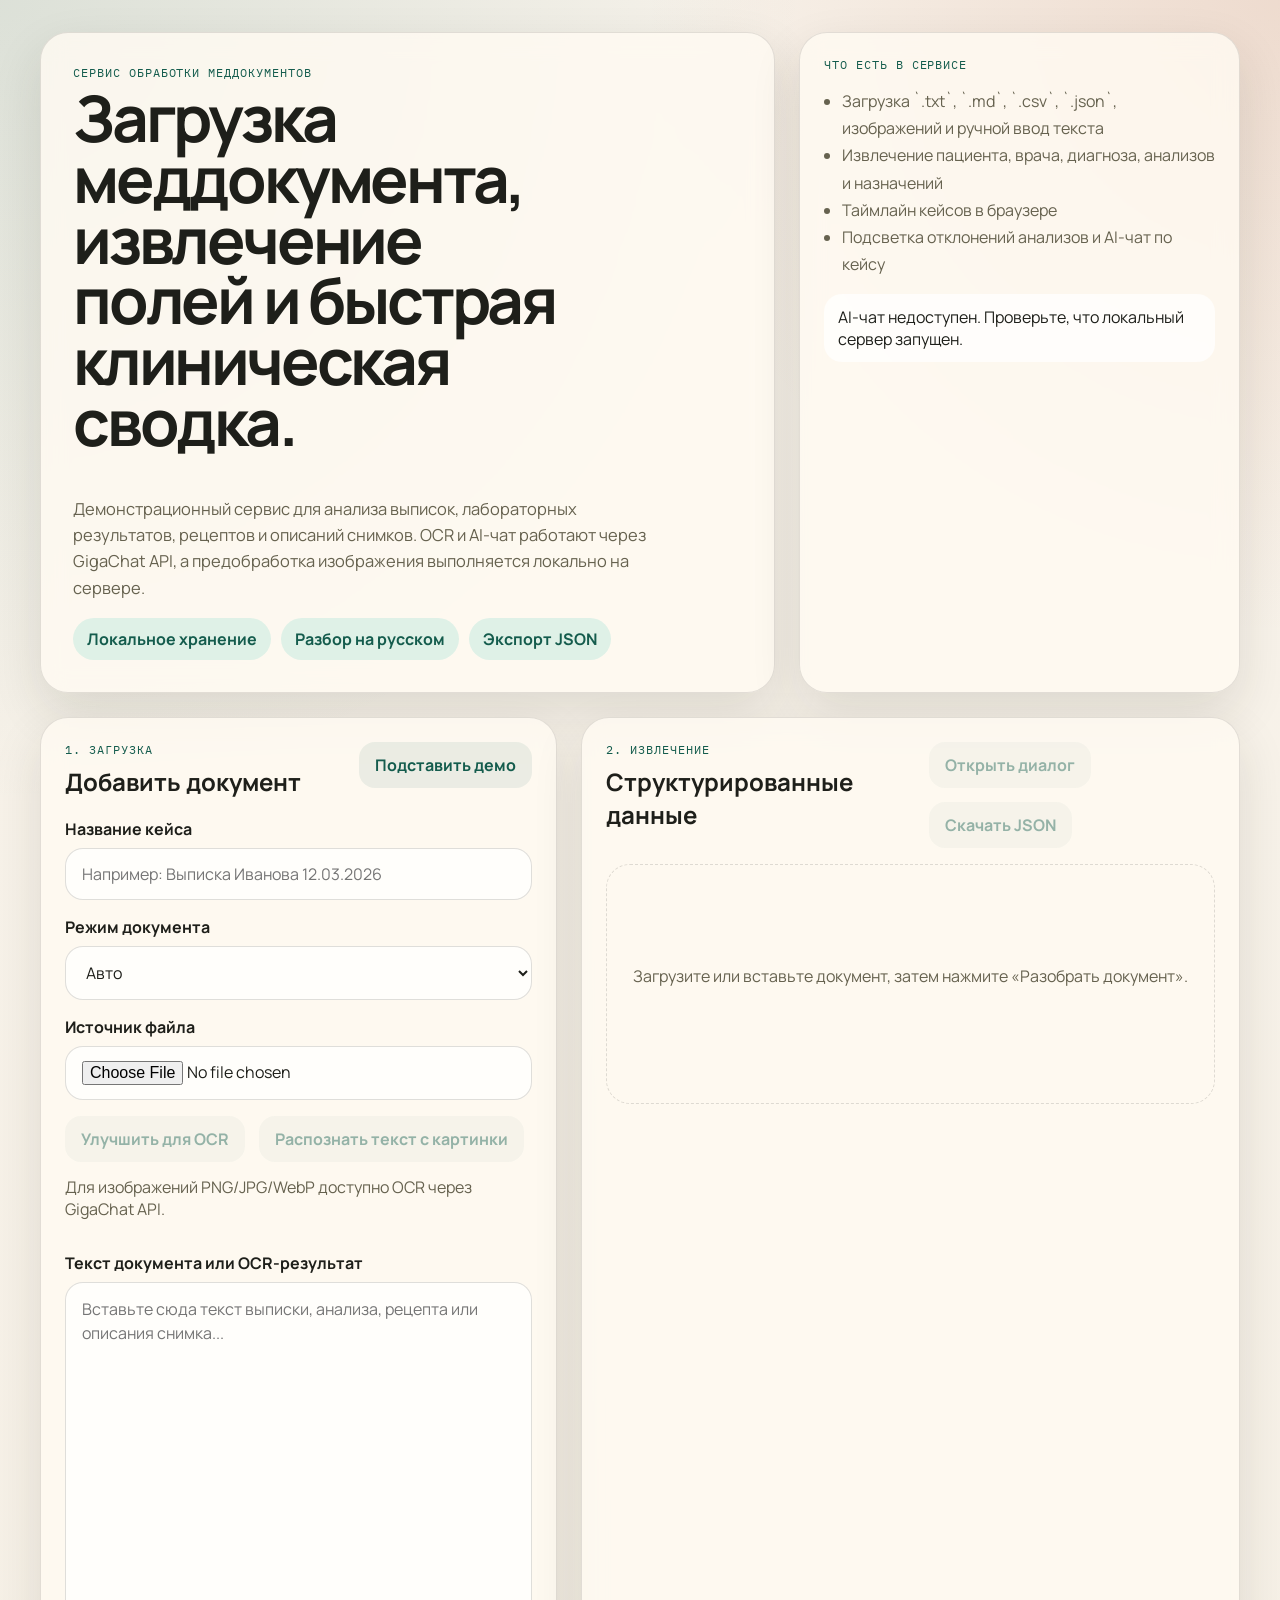
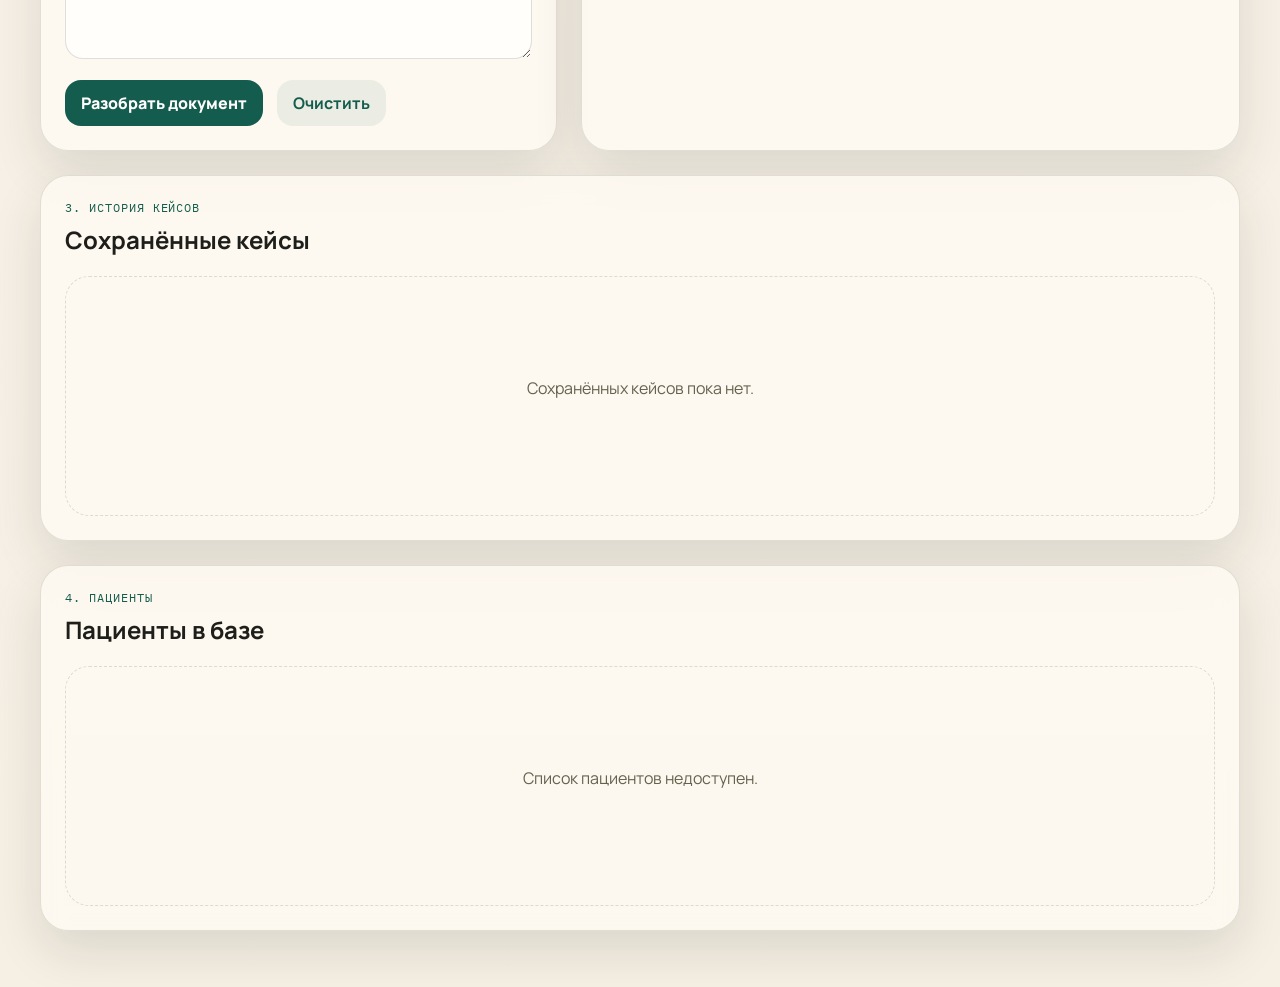
==== MEDIA/index.html @ b4ed83eb "Add files via upload" ====
<!DOCTYPE html>
<html lang="ru">
<head>
  <meta charset="UTF-8">
  <meta name="viewport" content="width=device-width, initial-scale=1.0">
  <title>МедПоток</title>
  <link rel="preconnect" href="https://fonts.googleapis.com">
  <link rel="preconnect" href="https://fonts.gstatic.com" crossorigin>
  <link href="https://fonts.googleapis.com/css2?family=Manrope:wght@400;500;700;800&family=IBM+Plex+Mono:wght@400;500&display=swap" rel="stylesheet">
  <link rel="stylesheet" href="styles.css">
</head>
<body>
  <div class="shell">
    <header class="hero">
      <div class="hero-copy">
        <p class="eyebrow">Сервис обработки меддокументов</p>
        <h1>Загрузка меддокумента, извлечение полей и быстрая клиническая сводка.</h1>
        <p class="hero-text">
          Демонстрационный сервис для анализа выписок, лабораторных результатов, рецептов и описаний снимков.
          OCR и AI-чат работают через GigaChat API, а предобработка изображения выполняется локально на сервере.
        </p>
        <div class="hero-badges">
          <span>Локальное хранение</span>
          <span>Разбор на русском</span>
          <span>Экспорт JSON</span>
        </div>
      </div>
      <aside class="hero-panel">
        <p class="panel-kicker">Что есть в сервисе</p>
        <ul>
          <li>Загрузка `.txt`, `.md`, `.csv`, `.json`, изображений и ручной ввод текста</li>
          <li>Извлечение пациента, врача, диагноза, анализов и назначений</li>
          <li>Таймлайн кейсов в браузере</li>
          <li>Подсветка отклонений анализов и AI-чат по кейсу</li>
        </ul>
        <p id="hero-ai-note" class="panel-note">Проверка подключения AI-чата...</p>
      </aside>
    </header>

    <main class="grid">
      <section class="card intake-card">
        <div class="section-head">
          <div>
            <p class="section-kicker">1. Загрузка</p>
            <h2>Добавить документ</h2>
          </div>
          <button id="fill-demo" class="ghost-btn">Подставить демо</button>
        </div>

        <label class="field">
          <span>Название кейса</span>
          <input id="case-title" type="text" placeholder="Например: Выписка Иванова 12.03.2026">
        </label>

        <label class="field">
          <span>Режим документа</span>
          <select id="document-mode">
            <option value="auto">Авто</option>
            <option value="generic">Общий документ</option>
            <option value="form">Форма или бланк</option>
          </select>
        </label>

        <label class="field">
          <span>Источник файла</span>
          <input id="file-input" type="file" accept=".txt,.md,.csv,.json,.png,.jpg,.jpeg,.webp,text/plain,text/csv,application/json,image/png,image/jpeg,image/webp">
        </label>

        <div class="ocr-row">
          <button id="preprocess-btn" class="ghost-btn" disabled>Улучшить для OCR</button>
          <button id="ocr-btn" class="ghost-btn" disabled>Распознать текст с картинки</button>
          <p id="ocr-status" class="muted">Для изображений PNG/JPG/WebP доступно OCR через GigaChat API.</p>
        </div>

        <div id="preview-panel" class="preview-panel hidden">
          <div class="preview-card">
            <p class="info-label">Исходное изображение</p>
            <img id="source-image-preview" alt="Исходное изображение">
          </div>
          <div class="preview-card">
            <p class="info-label">Подготовлено для OCR</p>
            <img id="processed-image-preview" alt="Обработанное изображение">
            <p id="preprocess-meta" class="muted">Сервер автоматически поворачивает и усиливает контраст перед OCR.</p>
          </div>
          <div id="printed-preview-card" class="preview-card hidden">
            <p class="info-label">Печатный слой</p>
            <img id="printed-image-preview" alt="Печатный слой">
          </div>
          <div id="handwriting-preview-card" class="preview-card hidden">
            <p class="info-label">Синяя рукопись</p>
            <img id="handwriting-image-preview" alt="Слой рукописи">
          </div>
        </div>

        <section id="field-tuning-panel" class="panel hidden">
          <div class="panel-head">
            <h3>Подстройка полей формы</h3>
          </div>
          <div class="field-tuning-grid">
            <label class="field">
              <span>Поле</span>
              <select id="tuning-field">
                <option value="full_name">ФИО</option>
                <option value="birth_date">Дата рождения</option>
                <option value="city">Город</option>
                <option value="street">Улица</option>
                <option value="house">Дом</option>
                <option value="apartment">Квартира</option>
                <option value="work_or_study">Учёба/работа</option>
                <option value="illnesses">Заболевания</option>
                <option value="vaccinations">Прививки</option>
              </select>
            </label>
            <label class="field">
              <span>Left</span>
              <input id="tuning-left" type="number" min="0" max="1" step="0.01">
            </label>
            <label class="field">
              <span>Top</span>
              <input id="tuning-top" type="number" min="0" max="1" step="0.01">
            </label>
            <label class="field">
              <span>Right</span>
              <input id="tuning-right" type="number" min="0" max="1" step="0.01">
            </label>
            <label class="field">
              <span>Bottom</span>
              <input id="tuning-bottom" type="number" min="0" max="1" step="0.01">
            </label>
          </div>
          <div class="action-row">
            <button id="apply-tuning" class="ghost-btn" type="button">Применить к полю</button>
            <button id="reset-tuning" class="ghost-btn" type="button">Сбросить поле</button>
          </div>
        </section>

        <label class="field">
          <span>Текст документа или OCR-результат</span>
          <textarea id="document-text" rows="14" placeholder="Вставьте сюда текст выписки, анализа, рецепта или описания снимка..."></textarea>
        </label>

        <div class="action-row">
          <button id="parse-btn" class="primary-btn">Разобрать документ</button>
          <button id="clear-btn" class="ghost-btn">Очистить</button>
        </div>
      </section>

      <section class="card results-card">
        <div class="section-head">
          <div>
            <p class="section-kicker">2. Извлечение</p>
            <h2>Структурированные данные</h2>
          </div>
          <div class="toolbar">
            <button id="open-chat" class="ghost-btn" disabled>Открыть диалог</button>
            <button id="download-json" class="ghost-btn" disabled>Скачать JSON</button>
          </div>
        </div>

        <div id="empty-state" class="empty-state">
          <p>Загрузите или вставьте документ, затем нажмите «Разобрать документ».</p>
        </div>

        <div id="results" class="results hidden">
          <div class="summary-banner">
            <div>
              <p class="summary-label">Клиническая сводка</p>
              <p id="summary-text"></p>
            </div>
            <span class="warning-pill">Демо-режим. Не медицинское заключение.</span>
          </div>

          <div class="info-grid">
            <article class="info-card">
              <p class="info-label">Пациент</p>
              <h3 id="patient-name">-</h3>
              <p id="patient-meta" class="muted"></p>
            </article>
            <article class="info-card">
              <p class="info-label">Документ</p>
              <h3 id="document-type">-</h3>
              <p id="document-date" class="muted"></p>
            </article>
            <article class="info-card">
              <p class="info-label">Врач</p>
              <h3 id="doctor-name">-</h3>
              <p id="facility-name" class="muted"></p>
            </article>
          </div>

          <div class="content-grid">
            <article class="panel">
              <div class="panel-head">
                <h3>Диагнозы и жалобы</h3>
              </div>
              <ul id="diagnosis-list" class="tag-list"></ul>
            </article>

            <article class="panel">
              <div class="panel-head">
                <h3>Назначения</h3>
              </div>
              <ul id="medication-list" class="detail-list"></ul>
            </article>

            <article id="form-fields-panel" class="panel hidden">
              <div class="panel-head">
                <h3>Поля бланка</h3>
              </div>
              <ul id="form-fields-list" class="detail-list"></ul>
            </article>

            <article class="panel panel-wide">
              <div class="panel-head">
                <h3>Лабораторные показатели</h3>
              </div>
              <div class="table-wrap">
                <table>
                  <thead>
                    <tr>
                      <th>Показатель</th>
                      <th>Значение</th>
                      <th>Норма</th>
                      <th>Статус</th>
                    </tr>
                  </thead>
                  <tbody id="labs-table"></tbody>
                </table>
              </div>
            </article>

            <article class="panel panel-wide">
              <div class="panel-head">
                <h3>Исходный текст</h3>
              </div>
              <pre id="source-preview" class="source-preview"></pre>
            </article>
          </div>
        </div>
      </section>
    </main>

    <section class="card timeline-card">
      <div class="section-head">
        <div>
          <p class="section-kicker">3. История кейсов</p>
          <h2>Сохранённые кейсы</h2>
        </div>
      </div>
      <div id="saved-cases" class="saved-cases"></div>
    </section>

    <section class="card timeline-card">
      <div class="section-head">
        <div>
          <p class="section-kicker">4. Пациенты</p>
          <h2>Пациенты в базе</h2>
        </div>
      </div>
      <div id="patients-list" class="saved-cases"></div>
    </section>
  </div>

  <dialog id="chat-modal" class="chat-modal">
    <div class="chat-shell">
      <div class="section-head chat-head">
        <div>
          <p class="section-kicker">Case Dialogue</p>
          <h2>Вопросы по документу</h2>
        </div>
        <button id="close-chat" class="ghost-btn">Закрыть</button>
      </div>
      <div id="chat-log" class="chat-log">
        <div class="chat-bubble assistant">
          <p>Спросите, что найдено в документе: диагноз, отклонения анализов, назначения, врач, дата или краткое summary.</p>
        </div>
      </div>
      <p id="chat-status" class="muted">AI-чат использует текущий документ и извлечённые поля как контекст.</p>
      <form id="chat-form" class="chat-form">
        <input id="chat-input" type="text" placeholder="Например: Какие показатели вне нормы?">
        <button class="primary-btn" type="submit">Спросить</button>
      </form>
    </div>
  </dialog>

  <script src="app.js"></script>
</body>
</html>
---- MEDIA/styles.css ----
:root {
  --bg: #f5efe4;
  --surface: rgba(255, 250, 242, 0.82);
  --surface-strong: #fff8ee;
  --ink: #1e1f1a;
  --muted: #66624f;
  --accent: #145c4d;
  --accent-soft: #dff1e7;
  --warn: #b95f3b;
  --warn-soft: #ffe7db;
  --border: rgba(30, 31, 26, 0.12);
  --shadow: 0 20px 50px rgba(42, 38, 24, 0.12);
}

* {
  box-sizing: border-box;
}

body {
  margin: 0;
  min-height: 100vh;
  font-family: "Manrope", sans-serif;
  color: var(--ink);
  background:
    radial-gradient(circle at top left, rgba(20, 92, 77, 0.12), transparent 28%),
    radial-gradient(circle at top right, rgba(185, 95, 59, 0.16), transparent 22%),
    linear-gradient(180deg, #f8f3eb 0%, var(--bg) 100%);
}

.shell {
  width: min(1200px, calc(100% - 32px));
  margin: 0 auto;
  padding: 32px 0 56px;
}

.hero {
  display: grid;
  grid-template-columns: minmax(0, 1.5fr) minmax(280px, 0.9fr);
  gap: 24px;
  margin-bottom: 24px;
}

.hero-copy,
.hero-panel,
.card {
  border: 1px solid var(--border);
  background: var(--surface);
  backdrop-filter: blur(12px);
  border-radius: 28px;
  box-shadow: var(--shadow);
}

.hero-copy {
  padding: 32px;
}

.eyebrow,
.section-kicker,
.panel-kicker,
.summary-label,
.info-label {
  margin: 0 0 8px;
  font-family: "IBM Plex Mono", monospace;
  font-size: 12px;
  letter-spacing: 0.08em;
  text-transform: uppercase;
  color: var(--accent);
}

h1,
h2,
h3,
p {
  margin-top: 0;
}

h1 {
  font-size: clamp(2.2rem, 5vw, 4.2rem);
  line-height: 0.95;
  letter-spacing: -0.05em;
  max-width: 12ch;
}

.hero-text {
  max-width: 58ch;
  font-size: 1.03rem;
  color: var(--muted);
  line-height: 1.6;
}

.hero-badges,
.tag-list {
  display: flex;
  flex-wrap: wrap;
  gap: 10px;
}

.hero-badges span,
.tag-list li {
  list-style: none;
  padding: 10px 14px;
  border-radius: 999px;
  background: var(--accent-soft);
  color: var(--accent);
  font-weight: 700;
}

.hero-panel {
  padding: 24px;
  align-self: stretch;
}

.hero-panel ul {
  padding-left: 18px;
  line-height: 1.7;
  color: var(--muted);
}

.panel-note {
  margin-bottom: 0;
  padding: 12px 14px;
  border-radius: 18px;
  background: rgba(255, 255, 255, 0.7);
  color: var(--ink);
}

.grid {
  display: grid;
  grid-template-columns: minmax(320px, 0.88fr) minmax(0, 1.12fr);
  gap: 24px;
}

.card {
  padding: 24px;
}

.section-head,
.panel-head,
.action-row,
.summary-banner,
.info-grid,
.content-grid,
.ocr-row,
.toolbar,
.chat-form {
  display: flex;
  gap: 14px;
}

.section-head,
.panel-head,
.summary-banner {
  justify-content: space-between;
  align-items: flex-start;
}

.field {
  display: block;
  margin-bottom: 16px;
}

.preview-panel {
  display: grid;
  grid-template-columns: repeat(auto-fit, minmax(220px, 1fr));
  gap: 16px;
  margin-bottom: 16px;
}

.preview-card {
  border: 1px solid var(--border);
  border-radius: 20px;
  background: rgba(255, 255, 255, 0.66);
  padding: 14px;
}

.preview-card img {
  display: block;
  width: 100%;
  aspect-ratio: 4 / 3;
  object-fit: contain;
  border-radius: 16px;
  background: rgba(20, 92, 77, 0.06);
}

.field-tuning-grid {
  display: grid;
  grid-template-columns: repeat(auto-fit, minmax(140px, 1fr));
  gap: 12px;
}

.ocr-row,
.toolbar {
  align-items: center;
  margin-bottom: 16px;
  flex-wrap: wrap;
}

.field span {
  display: block;
  margin-bottom: 8px;
  font-weight: 700;
}

input,
select,
textarea,
button {
  font: inherit;
}

input[type="text"],
input[type="file"],
select,
textarea {
  width: 100%;
  border: 1px solid rgba(30, 31, 26, 0.14);
  border-radius: 18px;
  background: rgba(255, 255, 255, 0.72);
  padding: 14px 16px;
  color: var(--ink);
}

textarea {
  resize: vertical;
  min-height: 280px;
  line-height: 1.55;
}

button {
  border: none;
  border-radius: 16px;
  padding: 12px 16px;
  cursor: pointer;
  transition: transform 140ms ease, opacity 140ms ease, background 140ms ease;
}

button:hover {
  transform: translateY(-1px);
}

button:disabled {
  opacity: 0.45;
  cursor: not-allowed;
  transform: none;
}

.primary-btn {
  background: var(--accent);
  color: white;
  font-weight: 800;
}

.ghost-btn {
  background: rgba(20, 92, 77, 0.08);
  color: var(--accent);
  font-weight: 700;
}

.action-row {
  align-items: center;
}

.empty-state {
  display: grid;
  place-items: center;
  min-height: 240px;
  border-radius: 24px;
  border: 1px dashed rgba(30, 31, 26, 0.14);
  color: var(--muted);
  text-align: center;
  padding: 24px;
}

.hidden {
  display: none;
}

.summary-banner {
  border-radius: 22px;
  background: linear-gradient(135deg, rgba(20, 92, 77, 0.12), rgba(255, 255, 255, 0.8));
  padding: 18px;
  margin-bottom: 16px;
}

.warning-pill {
  display: inline-flex;
  align-items: center;
  white-space: nowrap;
  padding: 10px 12px;
  border-radius: 999px;
  background: var(--warn-soft);
  color: var(--warn);
  font-size: 0.9rem;
  font-weight: 700;
}

.info-grid {
  flex-wrap: wrap;
  margin-bottom: 16px;
}

.info-card,
.panel {
  border-radius: 22px;
  border: 1px solid var(--border);
  background: rgba(255, 255, 255, 0.62);
}

.info-card {
  flex: 1 1 180px;
  padding: 18px;
}

.muted {
  color: var(--muted);
}

.content-grid {
  flex-wrap: wrap;
}

.panel {
  flex: 1 1 280px;
  padding: 18px;
}

.panel-wide {
  flex-basis: 100%;
}

.detail-list {
  margin: 0;
  padding-left: 18px;
  line-height: 1.7;
}

.table-wrap {
  overflow-x: auto;
}

table {
  width: 100%;
  border-collapse: collapse;
}

th,
td {
  padding: 12px 10px;
  text-align: left;
  border-bottom: 1px solid rgba(30, 31, 26, 0.08);
}

th {
  font-size: 0.85rem;
  text-transform: uppercase;
  letter-spacing: 0.06em;
  color: var(--muted);
}

.status-pill {
  display: inline-flex;
  align-items: center;
  padding: 7px 10px;
  border-radius: 999px;
  font-size: 0.84rem;
  font-weight: 700;
}

.status-normal {
  background: var(--accent-soft);
  color: var(--accent);
}

.status-high,
.status-low {
  background: var(--warn-soft);
  color: var(--warn);
}

.source-preview {
  margin: 0;
  padding: 14px;
  border-radius: 18px;
  background: #1d201b;
  color: #f5ebda;
  overflow-x: auto;
  white-space: pre-wrap;
  line-height: 1.5;
}

.timeline-card {
  margin-top: 24px;
}

.saved-cases {
  display: grid;
  grid-template-columns: repeat(auto-fit, minmax(240px, 1fr));
  gap: 16px;
}

.case-card {
  padding: 18px;
  border-radius: 22px;
  background: rgba(255, 255, 255, 0.68);
  border: 1px solid var(--border);
}

.case-card p {
  margin-bottom: 8px;
}

.case-card button {
  width: 100%;
}

.chat-modal {
  width: min(760px, calc(100% - 24px));
  border: none;
  border-radius: 28px;
  padding: 0;
  background: transparent;
}

.chat-modal::backdrop {
  background: rgba(15, 16, 12, 0.45);
  backdrop-filter: blur(4px);
}

.chat-shell {
  padding: 24px;
  border-radius: 28px;
  background: var(--surface-strong);
  border: 1px solid var(--border);
  box-shadow: var(--shadow);
}

.chat-head {
  margin-bottom: 14px;
}

.chat-log {
  display: flex;
  flex-direction: column;
  gap: 12px;
  min-height: 260px;
  max-height: 52vh;
  overflow-y: auto;
  padding: 12px;
  border-radius: 20px;
  background: rgba(255, 255, 255, 0.74);
  border: 1px solid var(--border);
}

.chat-bubble {
  max-width: 85%;
  padding: 12px 14px;
  border-radius: 18px;
}

.chat-bubble p {
  margin-bottom: 0;
  line-height: 1.5;
}

.chat-bubble.assistant {
  align-self: flex-start;
  background: var(--accent-soft);
  color: var(--accent);
}

.chat-bubble.user {
  align-self: flex-end;
  background: #1d201b;
  color: #f7f1e4;
}

.chat-form {
  margin-top: 14px;
}

.chat-form input {
  flex: 1 1 auto;
}

@media (max-width: 920px) {
  .hero,
  .grid {
    grid-template-columns: 1fr;
  }

  .preview-panel {
    grid-template-columns: 1fr;
  }

  .summary-banner,
  .section-head {
    flex-direction: column;
  }
}
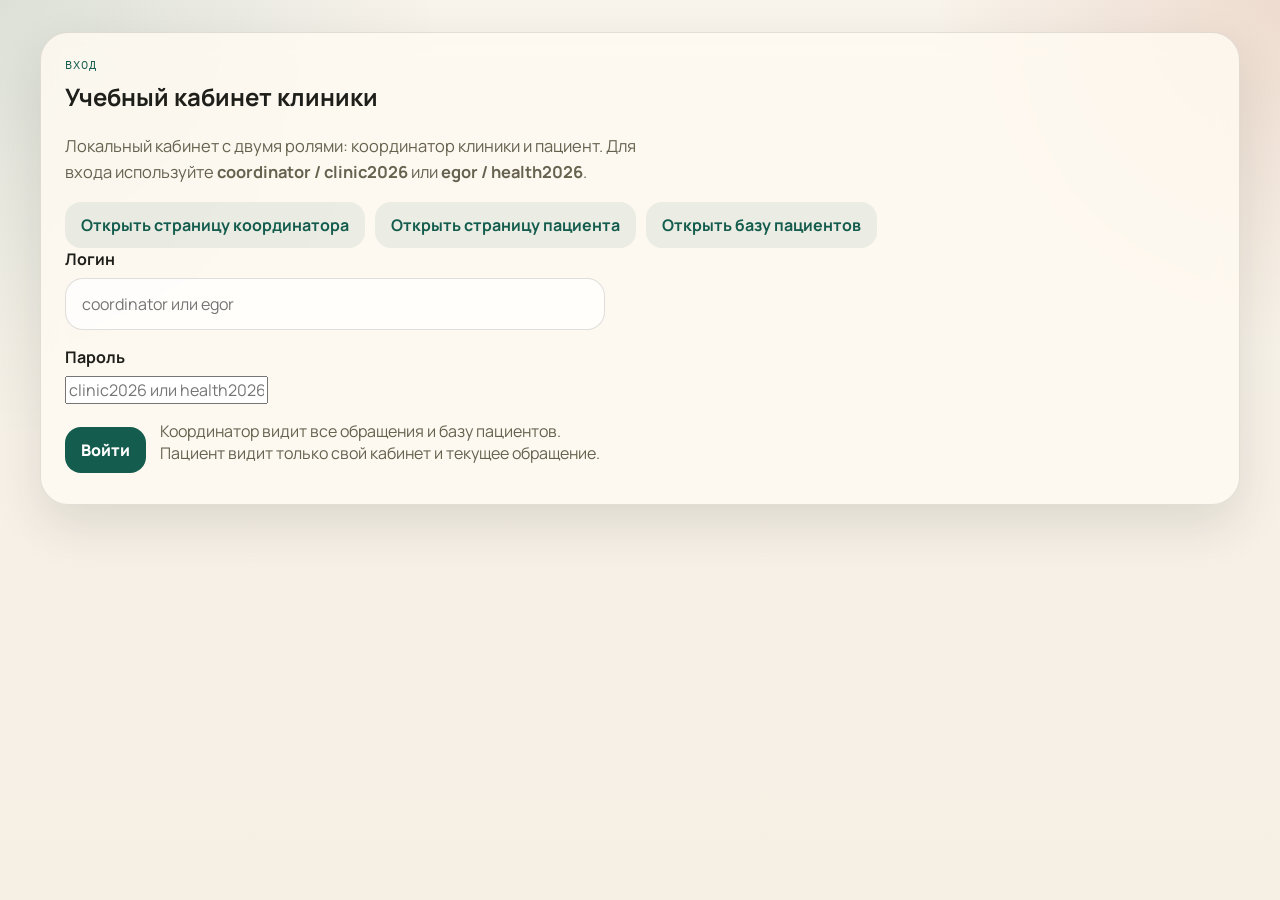
==== commit 9b1d7811: "Add files via upload" ====
--- a/MEDIA/index.html
+++ b/MEDIA/index.html
@@ -3,26 +3,118 @@
 <head>
   <meta charset="UTF-8">
   <meta name="viewport" content="width=device-width, initial-scale=1.0">
-  <title>МедПоток</title>
+  <title>МедКабинет</title>
   <link rel="preconnect" href="https://fonts.googleapis.com">
   <link rel="preconnect" href="https://fonts.gstatic.com" crossorigin>
   <link href="https://fonts.googleapis.com/css2?family=Manrope:wght@400;500;700;800&family=IBM+Plex+Mono:wght@400;500&display=swap" rel="stylesheet">
-  <link rel="stylesheet" href="styles.css">
+  <link rel="stylesheet" href="styles.css?v=20260401-8">
 </head>
 <body>
   <div class="shell">
-    <header class="hero">
+    <section id="auth-screen" class="card auth-card">
+      <div class="section-head">
+        <div>
+          <p class="section-kicker">Вход</p>
+          <h2>Учебный кабинет клиники</h2>
+        </div>
+      </div>
+      <p class="hero-text">Локальный кабинет с двумя ролями: координатор клиники и пациент. Для входа используйте <strong>coordinator / clinic2026</strong> или <strong>egor / health2026</strong>.</p>
+      <div class="hero-badges">
+        <a class="ghost-btn" href="admin.html">Открыть страницу координатора</a>
+        <a class="ghost-btn" href="patient.html">Открыть страницу пациента</a>
+        <a class="ghost-btn" href="database.html?v=20260504-1">Открыть базу пациентов</a>
+      </div>
+      <form id="login-form" class="auth-form">
+        <label class="field">
+          <span>Логин</span>
+          <input id="login-username" type="text" autocomplete="username" placeholder="coordinator или egor">
+        </label>
+        <label class="field">
+          <span>Пароль</span>
+          <input id="login-password" type="password" autocomplete="current-password" placeholder="clinic2026 или health2026">
+        </label>
+        <div class="action-row">
+          <button class="primary-btn" type="submit">Войти</button>
+          <p id="login-status" class="muted">Координатор видит все обращения и базу пациентов. Пациент видит только свой кабинет и текущее обращение.</p>
+        </div>
+      </form>
+    </section>
+
+    <div id="app-content" class="hidden">
+    <section id="session-bar" class="card session-bar">
+      <div class="section-head">
+        <div>
+          <p class="section-kicker">Сессия</p>
+          <h2 id="session-role">Не авторизован</h2>
+        </div>
+        <div class="toolbar">
+          <span id="session-user" class="panel-note">-</span>
+          <button id="logout-btn" class="ghost-btn" type="button">Выйти</button>
+        </div>
+      </div>
+    </section>
+
+    <section id="admin-portal" class="card timeline-card hidden">
+      <div class="section-head">
+        <div>
+          <p class="section-kicker">Панель координатора</p>
+          <h2>Сотрудники смены и обращения</h2>
+        </div>
+        <div class="toolbar">
+          <a class="ghost-btn" href="database.html?v=20260504-1">Открыть базу пациентов</a>
+        </div>
+      </div>
+      <div class="portal-grid">
+        <article class="panel">
+          <div class="panel-head">
+            <h3>Сотрудники смены</h3>
+          </div>
+          <div id="admin-profiles" class="saved-cases"></div>
+        </article>
+        <article class="panel panel-wide">
+          <div class="panel-head">
+            <h3>Обращения пациентов</h3>
+          </div>
+          <div id="admin-cases" class="saved-cases"></div>
+        </article>
+      </div>
+    </section>
+
+    <section id="user-portal" class="card timeline-card hidden">
+      <div class="section-head">
+        <div>
+          <p class="section-kicker">Кабинет пациента</p>
+          <h2>Моё обращение</h2>
+        </div>
+      </div>
+      <div class="portal-grid">
+        <article class="panel">
+          <div class="panel-head">
+            <h3>Профиль</h3>
+          </div>
+          <div id="user-profile-card"></div>
+        </article>
+        <article class="panel panel-wide">
+          <div class="panel-head">
+            <h3>Статус обследования</h3>
+          </div>
+          <div id="user-case-card"></div>
+        </article>
+      </div>
+    </section>
+
+    <header class="hero admin-only">
       <div class="hero-copy">
         <p class="eyebrow">Сервис обработки меддокументов</p>
         <h1>Загрузка меддокумента, извлечение полей и быстрая клиническая сводка.</h1>
         <p class="hero-text">
           Демонстрационный сервис для анализа выписок, лабораторных результатов, рецептов и описаний снимков.
-          OCR и AI-чат работают через GigaChat API, а предобработка изображения выполняется локально на сервере.
+          Распознавание текста и помощник по документу работают через GigaChat API, а подготовка изображения выполняется локально на сервере.
         </p>
         <div class="hero-badges">
           <span>Локальное хранение</span>
           <span>Разбор на русском</span>
-          <span>Экспорт JSON</span>
+          <span>Выгрузка данных</span>
         </div>
       </div>
       <aside class="hero-panel">
@@ -30,25 +122,25 @@
         <ul>
           <li>Загрузка `.txt`, `.md`, `.csv`, `.json`, изображений и ручной ввод текста</li>
           <li>Извлечение пациента, врача, диагноза, анализов и назначений</li>
-          <li>Таймлайн кейсов в браузере</li>
-          <li>Подсветка отклонений анализов и AI-чат по кейсу</li>
+          <li>История обращений в браузере</li>
+          <li>Подсветка отклонений анализов и помощник по документу</li>
         </ul>
-        <p id="hero-ai-note" class="panel-note">Проверка подключения AI-чата...</p>
+        <p id="hero-ai-note" class="panel-note">Проверка подключения помощника...</p>
       </aside>
     </header>
 
-    <main class="grid">
+    <main class="grid admin-only">
       <section class="card intake-card">
         <div class="section-head">
           <div>
             <p class="section-kicker">1. Загрузка</p>
             <h2>Добавить документ</h2>
           </div>
-          <button id="fill-demo" class="ghost-btn">Подставить демо</button>
-        </div>
-
-        <label class="field">
-          <span>Название кейса</span>
+          <button id="fill-demo" class="ghost-btn">Заполнить примером</button>
+        </div>
+
+        <label class="field">
+          <span>Название обращения</span>
           <input id="case-title" type="text" placeholder="Например: Выписка Иванова 12.03.2026">
         </label>
 
@@ -67,9 +159,9 @@
         </label>
 
         <div class="ocr-row">
-          <button id="preprocess-btn" class="ghost-btn" disabled>Улучшить для OCR</button>
+          <button id="preprocess-btn" class="ghost-btn" disabled>Подготовить изображение</button>
           <button id="ocr-btn" class="ghost-btn" disabled>Распознать текст с картинки</button>
-          <p id="ocr-status" class="muted">Для изображений PNG/JPG/WebP доступно OCR через GigaChat API.</p>
+          <p id="ocr-status" class="muted">Для изображений PNG/JPG/WebP доступно распознавание текста через GigaChat API.</p>
         </div>
 
         <div id="preview-panel" class="preview-panel hidden">
@@ -78,9 +170,9 @@
             <img id="source-image-preview" alt="Исходное изображение">
           </div>
           <div class="preview-card">
-            <p class="info-label">Подготовлено для OCR</p>
+            <p class="info-label">Подготовлено для распознавания</p>
             <img id="processed-image-preview" alt="Обработанное изображение">
-            <p id="preprocess-meta" class="muted">Сервер автоматически поворачивает и усиливает контраст перед OCR.</p>
+            <p id="preprocess-meta" class="muted">Сервер подготавливает изображение и усиливает контраст перед распознаванием.</p>
           </div>
           <div id="printed-preview-card" class="preview-card hidden">
             <p class="info-label">Печатный слой</p>
@@ -135,7 +227,7 @@
         </section>
 
         <label class="field">
-          <span>Текст документа или OCR-результат</span>
+          <span>Текст документа или результат распознавания</span>
           <textarea id="document-text" rows="14" placeholder="Вставьте сюда текст выписки, анализа, рецепта или описания снимка..."></textarea>
         </label>
 
@@ -153,7 +245,8 @@
           </div>
           <div class="toolbar">
             <button id="open-chat" class="ghost-btn" disabled>Открыть диалог</button>
-            <button id="download-json" class="ghost-btn" disabled>Скачать JSON</button>
+            <button id="edit-structured" class="ghost-btn" disabled>Редактировать данные</button>
+            <button id="download-json" class="ghost-btn" disabled>Скачать данные</button>
           </div>
         </div>
 
@@ -240,49 +333,155 @@
       </section>
     </main>
 
-    <section class="card timeline-card">
-      <div class="section-head">
-        <div>
-          <p class="section-kicker">3. История кейсов</p>
-          <h2>Сохранённые кейсы</h2>
+    <section class="card timeline-card admin-only">
+      <div class="section-head">
+        <div>
+          <p class="section-kicker">3. История обращений</p>
+          <h2>Сохранённые обращения</h2>
         </div>
       </div>
       <div id="saved-cases" class="saved-cases"></div>
     </section>
 
-    <section class="card timeline-card">
+    <section class="card timeline-card admin-only">
       <div class="section-head">
         <div>
           <p class="section-kicker">4. Пациенты</p>
           <h2>Пациенты в базе</h2>
         </div>
+        <div class="toolbar">
+          <button id="seed-database" class="ghost-btn" type="button">Заполнить демо-базу</button>
+          <a class="ghost-btn" href="database.html?v=20260504-1">Перейти к базе</a>
+        </div>
       </div>
       <div id="patients-list" class="saved-cases"></div>
     </section>
+    </div>
   </div>
 
   <dialog id="chat-modal" class="chat-modal">
     <div class="chat-shell">
       <div class="section-head chat-head">
         <div>
-          <p class="section-kicker">Case Dialogue</p>
+          <p class="section-kicker">Диалог по обращению</p>
           <h2>Вопросы по документу</h2>
         </div>
         <button id="close-chat" class="ghost-btn">Закрыть</button>
       </div>
       <div id="chat-log" class="chat-log">
         <div class="chat-bubble assistant">
-          <p>Спросите, что найдено в документе: диагноз, отклонения анализов, назначения, врач, дата или краткое summary.</p>
-        </div>
-      </div>
-      <p id="chat-status" class="muted">AI-чат использует текущий документ и извлечённые поля как контекст.</p>
+          <div class="chat-bubble-top">
+            <p>Спросите, что найдено в документе: диагноз, отклонения анализов, назначения, врач, дата или краткая сводка.</p>
+            <button class="tts-btn" type="button" aria-label="Озвучить ответ" title="Озвучить ответ">🔊</button>
+          </div>
+        </div>
+      </div>
+      <p id="chat-status" class="muted">Помощник использует текущий документ и найденные поля как контекст.</p>
+      <p id="voice-status" class="muted">Голосовые функции готовы к проверке.</p>
       <form id="chat-form" class="chat-form">
         <input id="chat-input" type="text" placeholder="Например: Какие показатели вне нормы?">
+        <button id="mic-btn" class="ghost-btn mic-btn" type="button" aria-label="Голосовой ввод" title="Голосовой ввод">🎤</button>
         <button class="primary-btn" type="submit">Спросить</button>
       </form>
     </div>
   </dialog>
 
-  <script src="app.js"></script>
+  <dialog id="saved-case-edit-modal" class="chat-modal">
+    <div class="chat-shell">
+      <div class="section-head chat-head">
+        <div>
+          <p class="section-kicker">Редактирование обращения</p>
+          <h2 id="saved-case-edit-title">Карточка обращения</h2>
+        </div>
+        <button id="close-saved-case-edit" class="ghost-btn" type="button">Закрыть</button>
+      </div>
+      <form id="saved-case-edit-form">
+        <label class="field">
+          <span>Название обращения</span>
+          <input id="saved-case-title-input" type="text" required>
+        </label>
+        <label class="field">
+          <span>Пациент</span>
+          <input id="saved-case-patient-input" type="text">
+        </label>
+        <label class="field">
+          <span>Основной диагноз</span>
+          <input id="saved-case-diagnosis-input" type="text">
+        </label>
+        <label class="field">
+          <span>Клиническая сводка</span>
+          <textarea id="saved-case-summary-input" rows="5"></textarea>
+        </label>
+        <div class="action-row">
+          <button class="primary-btn" type="submit">Сохранить</button>
+          <button id="cancel-saved-case-edit" class="ghost-btn" type="button">Отменить</button>
+        </div>
+      </form>
+    </div>
+  </dialog>
+
+  <dialog id="structured-edit-modal" class="chat-modal">
+    <div class="chat-shell">
+      <div class="section-head chat-head">
+        <div>
+          <p class="section-kicker">Редактирование разбора</p>
+          <h2>Структурированные данные</h2>
+        </div>
+        <button id="close-structured-edit" class="ghost-btn" type="button">Закрыть</button>
+      </div>
+      <form id="structured-edit-form">
+        <label class="field">
+          <span>Название обращения</span>
+          <input id="structured-title-input" type="text" required>
+        </label>
+        <label class="field">
+          <span>Пациент</span>
+          <input id="structured-patient-input" type="text">
+        </label>
+        <label class="field">
+          <span>Дата рождения</span>
+          <input id="structured-birth-date-input" type="text">
+        </label>
+        <label class="field">
+          <span>Тип документа</span>
+          <input id="structured-document-type-input" type="text">
+        </label>
+        <label class="field">
+          <span>Дата документа</span>
+          <input id="structured-document-date-input" type="text">
+        </label>
+        <label class="field">
+          <span>Организация</span>
+          <input id="structured-facility-input" type="text">
+        </label>
+        <label class="field">
+          <span>Врач</span>
+          <input id="structured-doctor-input" type="text">
+        </label>
+        <label class="field">
+          <span>Диагнозы</span>
+          <textarea id="structured-diagnoses-input" rows="4" placeholder="Каждый диагноз с новой строки"></textarea>
+        </label>
+        <label class="field">
+          <span>Жалобы</span>
+          <textarea id="structured-complaints-input" rows="4" placeholder="Каждая жалоба с новой строки"></textarea>
+        </label>
+        <label class="field">
+          <span>Назначения</span>
+          <textarea id="structured-medications-input" rows="4" placeholder="Каждое назначение с новой строки"></textarea>
+        </label>
+        <label class="field">
+          <span>Клиническая сводка</span>
+          <textarea id="structured-summary-input" rows="5"></textarea>
+        </label>
+        <div class="action-row">
+          <button class="primary-btn" type="submit">Сохранить</button>
+          <button id="cancel-structured-edit" class="ghost-btn" type="button">Отменить</button>
+        </div>
+      </form>
+    </div>
+  </dialog>
+
+  <script src="app.js?v=20260504-1"></script>
 </body>
 </html>
--- a/MEDIA/styles.css
+++ b/MEDIA/styles.css
@@ -134,6 +134,73 @@
   padding: 24px;
 }
 
+.auth-card,
+.session-bar {
+  margin-bottom: 24px;
+}
+
+.auth-form {
+  max-width: 540px;
+}
+
+.portal-grid {
+  display: grid;
+  grid-template-columns: minmax(260px, 0.7fr) minmax(0, 1.3fr);
+  gap: 18px;
+}
+
+.profile-card {
+  padding: 18px;
+  border-radius: 22px;
+  background: rgba(255, 255, 255, 0.68);
+  border: 1px solid var(--border);
+}
+
+.profile-card h3,
+.profile-card p {
+  margin-bottom: 8px;
+}
+
+.case-actions {
+  display: flex;
+  flex-wrap: wrap;
+  gap: 10px;
+  margin-top: 14px;
+}
+
+.case-step-list {
+  display: grid;
+  gap: 10px;
+  margin-top: 14px;
+}
+
+.case-step {
+  padding: 12px 14px;
+  border-radius: 16px;
+  background: rgba(255, 255, 255, 0.72);
+  border: 1px solid var(--border);
+}
+
+.case-step strong {
+  display: block;
+  margin-bottom: 4px;
+}
+
+.status-badge {
+  display: inline-flex;
+  align-items: center;
+  padding: 8px 12px;
+  border-radius: 999px;
+  background: var(--accent-soft);
+  color: var(--accent);
+  font-weight: 700;
+}
+
+.status-badge.warn {
+  background: var(--warn-soft);
+  color: var(--warn);
+}
+
 .section-head,
 .panel-head,
 .action-row,
@@ -159,6 +226,10 @@
   margin-bottom: 16px;
 }
 
+.compact-field {
+  margin-bottom: 12px;
+}
+
 .preview-panel {
   display: grid;
   grid-template-columns: repeat(auto-fit, minmax(220px, 1fr));
@@ -220,6 +291,39 @@
   color: var(--ink);
 }
 
+.table-input {
+  width: 100%;
+  min-width: 140px;
+  padding: 10px 12px;
+  border: 1px solid rgba(30, 31, 26, 0.14);
+  border-radius: 12px;
+  background: rgba(255, 255, 255, 0.92);
+}
+
+.table-textarea {
+  min-height: 92px;
+  resize: vertical;
+}
+
+.table-link {
+  display: inline;
+  width: auto;
+  padding: 0;
+  border: none;
+  border-radius: 0;
+  background: transparent;
+  color: var(--ink);
+  text-align: left;
+  font: inherit;
+  cursor: pointer;
+}
+
+.table-link:hover {
+  transform: none;
+  color: var(--accent);
+  text-decoration: underline;
+}
+
 textarea {
   resize: vertical;
   min-height: 280px;
@@ -254,6 +358,14 @@
   background: rgba(20, 92, 77, 0.08);
   color: var(--accent);
   font-weight: 700;
+}
+
+a.ghost-btn {
+  display: inline-flex;
+  align-items: center;
+  padding: 12px 16px;
+  text-decoration: none;
+  border-radius: 16px;
 }
 
 .action-row {
@@ -350,6 +462,10 @@
   border-bottom: 1px solid rgba(30, 31, 26, 0.08);
 }
 
+.selected-row td {
+  background: rgba(20, 92, 77, 0.08);
+}
+
 th {
   font-size: 0.85rem;
   text-transform: uppercase;
@@ -411,6 +527,22 @@
 
 .case-card button {
   width: 100%;
+}
+
+.compact-btn {
+  width: auto;
+  white-space: nowrap;
+}
+
+.table-actions {
+  display: flex;
+  gap: 8px;
+  flex-wrap: wrap;
+}
+
+.warn-btn {
+  background: var(--warn-soft);
+  color: var(--warn);
 }
 
 .chat-modal {
@@ -457,9 +589,16 @@
   border-radius: 18px;
 }
 
+.chat-bubble-top {
+  display: flex;
+  align-items: flex-start;
+  gap: 10px;
+}
+
 .chat-bubble p {
   margin-bottom: 0;
   line-height: 1.5;
+  flex: 1 1 auto;
 }
 
 .chat-bubble.assistant {
@@ -476,15 +615,42 @@
 
 .chat-form {
   margin-top: 14px;
+  align-items: center;
 }
 
 .chat-form input {
   flex: 1 1 auto;
 }
 
+.tts-btn,
+.mic-btn {
+  min-width: 48px;
+  padding: 10px 12px;
+}
+
+.tts-btn {
+  border: 1px solid rgba(20, 92, 77, 0.14);
+  border-radius: 12px;
+  background: rgba(255, 255, 255, 0.74);
+  color: var(--accent);
+  font-size: 1rem;
+}
+
+.tts-btn.active,
+.mic-btn.active {
+  background: var(--accent);
+  color: #fff;
+}
+
+.mic-btn.error {
+  background: var(--warn-soft);
+  color: var(--warn);
+}
+
 @media (max-width: 920px) {
   .hero,
-  .grid {
+  .grid,
+  .portal-grid {
     grid-template-columns: 1fr;
   }
 
